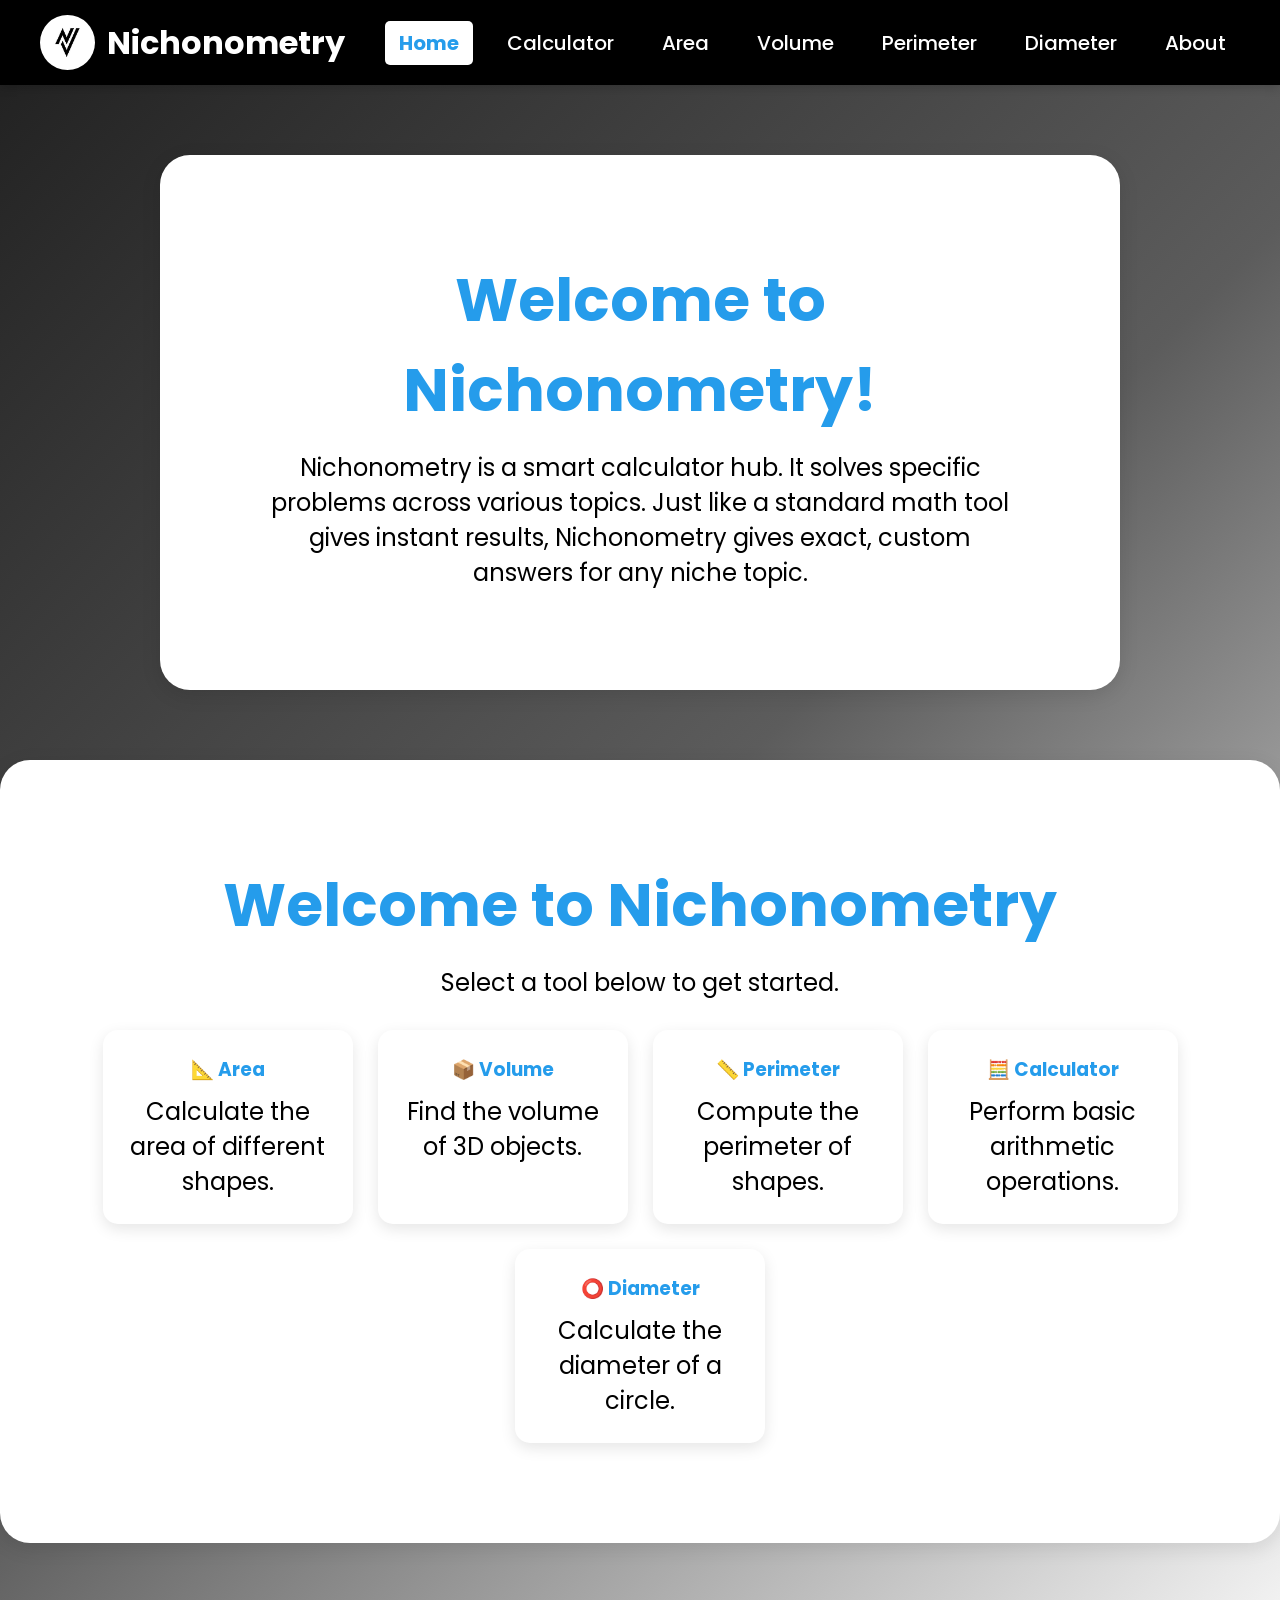
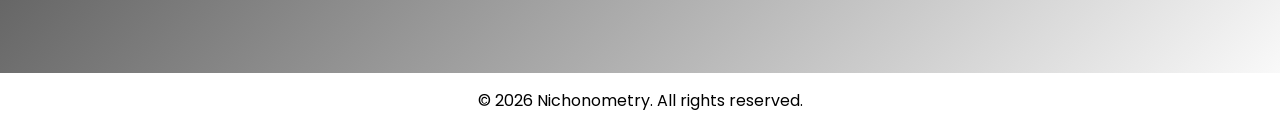
==== index.html @ a343f71f "Add files via upload" ====
<!DOCTYPE html>
<html lang="en">
<head>
    <meta charset="UTF-8">
    <meta name="viewport" content="width=device-width, initial-scale=1.0">
    <title>Nichonometry</title>

    <link rel="icon" type="image/png" href="img/NJ.jpg">

    <!-- CSS -->
    <link rel="stylesheet" href="style.css">
</head>
<body>

    <!-- Header -->
    <header>
       <div class="logo">
              <img src="img/NJ.jpg" alt="Nichonometry Logo">
              <a href="index.html">Nichonometry</a>
        </div>


        <!-- Navigation -->
        <nav>
            <ul>
                <li><a href="index.html" class="active">Home</a></li>
                <li><a href="calculator.html">Calculator</a></li>
                <li><a href="area.html">Area</a></li>
                <li><a href="volume.html">Volume</a></li>
                <li><a href="perimeter.html">Perimeter</a></li>
                <li><a href="diameter.html">Diameter</a></li>
                <li><a href="about.html">About</a></li>
            </ul>
        </nav>
    </header>

    <!-- Main Content -->
    <main>
        <section>
            <h2>Welcome to Nichonometry!</h2>
            <p>
                Nichonometry is a smart calculator hub. 
                It solves specific problems across various topics. 
                Just like a standard math tool gives instant results, 
                Nichonometry gives exact, custom answers for any niche topic.
            </p>
        </section>
    </main>

    


    <section>
    <h2>Welcome to Nichonometry</h2>
    <p>Select a tool below to get started.</p>

    <div class="card-container">

        <a href="area.html" class="card">
            <h3>📐 Area</h3>
            <p>Calculate the area of different shapes.</p>
        </a>

        <a href="volume.html" class="card">
            <h3>📦 Volume</h3>
            <p>Find the volume of 3D objects.</p>
        </a>

        <a href="perimeter.html" class="card">
            <h3>📏 Perimeter</h3>
            <p>Compute the perimeter of shapes.</p>
        </a>

        <a href="calculator.html" class="card">
            <h3>🧮 Calculator</h3>
            <p>Perform basic arithmetic operations.</p>
        </a>

        <a href="diameter.html" class="card">
            <h3>⭕ Diameter</h3>
            <p>Calculate the diameter of a circle.</p>
        </a>

    </div>
</section>

    <!-- Footer -->
    <footer>
        <p>&copy; 2026 Nichonometry. All rights reserved.</p>
    </footer>

    <!-- JavaScript -->
    <script src="script.js"></script>

</body>
</html>
---- style.css ----
/* Google Font */
@import url('https://fonts.googleapis.com/css2?family=Poppins:wght@300;400;500;600;700&display=swap');

*{
    margin: 0;
    padding: 0;
    box-sizing: border-box;
    font-family: "Poppins", sans-serif;
}

body{
    margin: 0;
    font-family: Arial, sans-serif;
    background: linear-gradient(135deg, #1f1f1f, #5c5c5c, #ffffff);
    min-height: 100vh;
}

/* Header */
header{
    background: #000000;
    color: white;
    padding: 15px 40px;
    display: flex;
    justify-content: space-between;
    align-items: center;
    flex-wrap: wrap;
    box-shadow: 0 2px 10px rgba(0,0,0,0.2);
}

header h1{
    font-size: 2rem;
    font-weight: 600;
}

/* Logo */
.logo{
    display: flex;
    align-items: center;
    gap: 12px;
}

.logo img{
    width: 55px;
    height: 55px;
    border-radius: 50%; /* Optional: makes it circular */
    object-fit: cover;
}

.logo h1{
    color: white;
    font-size: 2rem;
}

/* Active navigation link */
nav a.active{
    background: white;
    color: #259ceb;
    font-weight: bold;
}

/* Hover effect */
nav a:hover{
    background: white;
    color: #259ceb;
}

/* Navigation */
nav ul{
    display: flex;
    list-style: none;
    gap: 20px;
}

nav a{
    color: white;
    text-decoration: none;
    font-weight: 500;
    transition: 0.3s;
    padding: 8px 14px;
    border-radius: 5px;
    font-size: 125%;
}

nav a:hover{
    background: rgb(0, 140, 255);
    color: #ffffff;
}

/* Main Content */
main{
    max-width: 1000px;
    margin: 50px auto;
    padding: 20px;
}

section{
    background: rgb(255, 255, 255);
    padding: 100px;
    border-radius: 30px;
    box-shadow: 0 5px 20px rgba(0,0,0,0.1);
    text-align: center;
}

section h2{
    font-size: 375%;
    color: #259ceb;
    margin-bottom: 15px;
}

section p{
    font-size: 150%;
    color: #000000;
}

/* CARDSSSSSSSSSSSSSSSSSSSSSSSSSSSSSSSSSSSSSSSSSSSSSSSSSS */

/* Card Container */
.card-container{
    display: flex;
    flex-wrap: wrap;
    justify-content: center;
    gap: 25px;
    margin-top: 30px;
}

/* Card */
.card{
    width: 250px;
    background: rgb(255, 255, 255);
    padding: 25px;
    border-radius: 15px;
    text-align: center;
    text-decoration: none;
    color: #333;
    box-shadow: 0 5px 15px rgba(0,0,0,0.1);
    transition: 0.3s;
    
}

.card h3{
    color: #259ceb;
    margin-bottom: 10px;
}

.card:hover{
    transform: translateY(-8px);
    box-shadow: 0 10px 25px rgba(0,0,0,0.2);
}


/* Buttons */
button{
    margin-top: 20px;
    padding: 12px 25px;
    border: none;
    background: #259ceb;
    color: white;
    border-radius: 8px;
    cursor: pointer;
    font-size: 1rem;
    transition: 0.3s;
}

button:hover{
    background: #1d4ed8;
    transform: scale(1.05);
}

/* Footer */
footer{
    margin-top: 130px;
    background: #ffffff;
    color: rgb(0, 0, 0);
    text-align: center;
    padding: 15px;
}

/* Responsive */
@media (max-width: 768px){

    header{
        flex-direction: column;
        text-align: center;
    }

    nav ul{
        flex-direction: column;
        gap: 10px;
        margin-top: 15px;
    }

    section{
        padding: 25px;
    }

    section h2{
        font-size: 1.7rem;
    }
}

/* ABOUT PAGE *//* ABOUT PAGE *//* ABOUT PAGE *//* ABOUT PAGE *//* ABOUT PAGE *//* ABOUT PAGE *//* ABOUT PAGE */

.about{
    max-width: 800px;
    margin: auto;
    text-align: center;
}

.profile{
    width: 120px;
    height: 120px;
    border-radius: 50%;
    object-fit: cover;
    border: 5px solid #259ceb;
    margin: 20px 0;
}

.about h3{
    color: #259ceb;
    margin-top: 25px;
    font-size: 180%;
}

.about ul{
    text-align: left;
    display: inline-block;
    margin-top: 10px;
    font-size: 150%;
}

.about hr{
    margin: 25px 0;
}

/* SA KUAN NI SA KUAN SA AREA CALCU */

.card input{
    width:90%;
    padding:10px;
    border:1px solid #ccc;
    border-radius:8px;
    font-size:16px;
}

.card button{
    width:100%;
}

.card input[readonly]{
    background-color: #f5f5f5;
    font-weight: bold;
    color: #259ceb;
    cursor: default;
    font-size: 100%;
}

/* ===========================
   SCIENTIFIC CALCULATOR
=========================== */

.calculator-section{
    min-height:80vh;
    display:flex;
    justify-content:center;
    align-items:center;
}

.calculator{
    background:#fff;
    padding:20px;
    border-radius:25px;
    box-shadow:0 10px 25px rgba(0,0,0,.15);
    width:340px;
}

#display{
    width:100%;
    height:60px;
    border:none;
    border-radius:18px;
    background:#2F80ED;
    color:white;
    font-size:28px;
    font-weight:bold;
    text-align:right;
    padding:15px;
    margin-bottom:18px;
    outline:none;
}

.calc-buttons{
    display:grid;
    grid-template-columns:repeat(4,70px);
    justify-content:center;
    gap:12px;
}

.calc-buttons button{
    width:60px;
    height:60px;
    border:none;
    border-radius:50%;
    font-size:20px;
    font-weight:bold;
    cursor:pointer;
    transition:.3s;
    background:#ECEFF8;
    color:#4B5B7A;
    box-shadow:0 3px 8px rgba(0,0,0,.12);
}

.calc-buttons button:hover{
    transform:scale(1.08);
}

/* Colored buttons */

.operator-red{
    background:#FF4D67 !important;
    color:white !important;
}

.operator-blue{
    background:#2F80ED !important;
    color:white !important;
}

.operator-yellow{
    background:#FFC107 !important;
    color:white !important;
}

.operator-green{
    background:#57D65B !important;
    color:white !important;
}

.equals{
    background:#57D65B !important;
    color:white !important;
}

.logo a{
    text-decoration: none;
    color: white;
    font-size: 2rem;
    font-weight: bold;
    transition: 0.3s;
}

.logo a:hover{
    color: #dbeafe; /* Light blue when hovered */
}
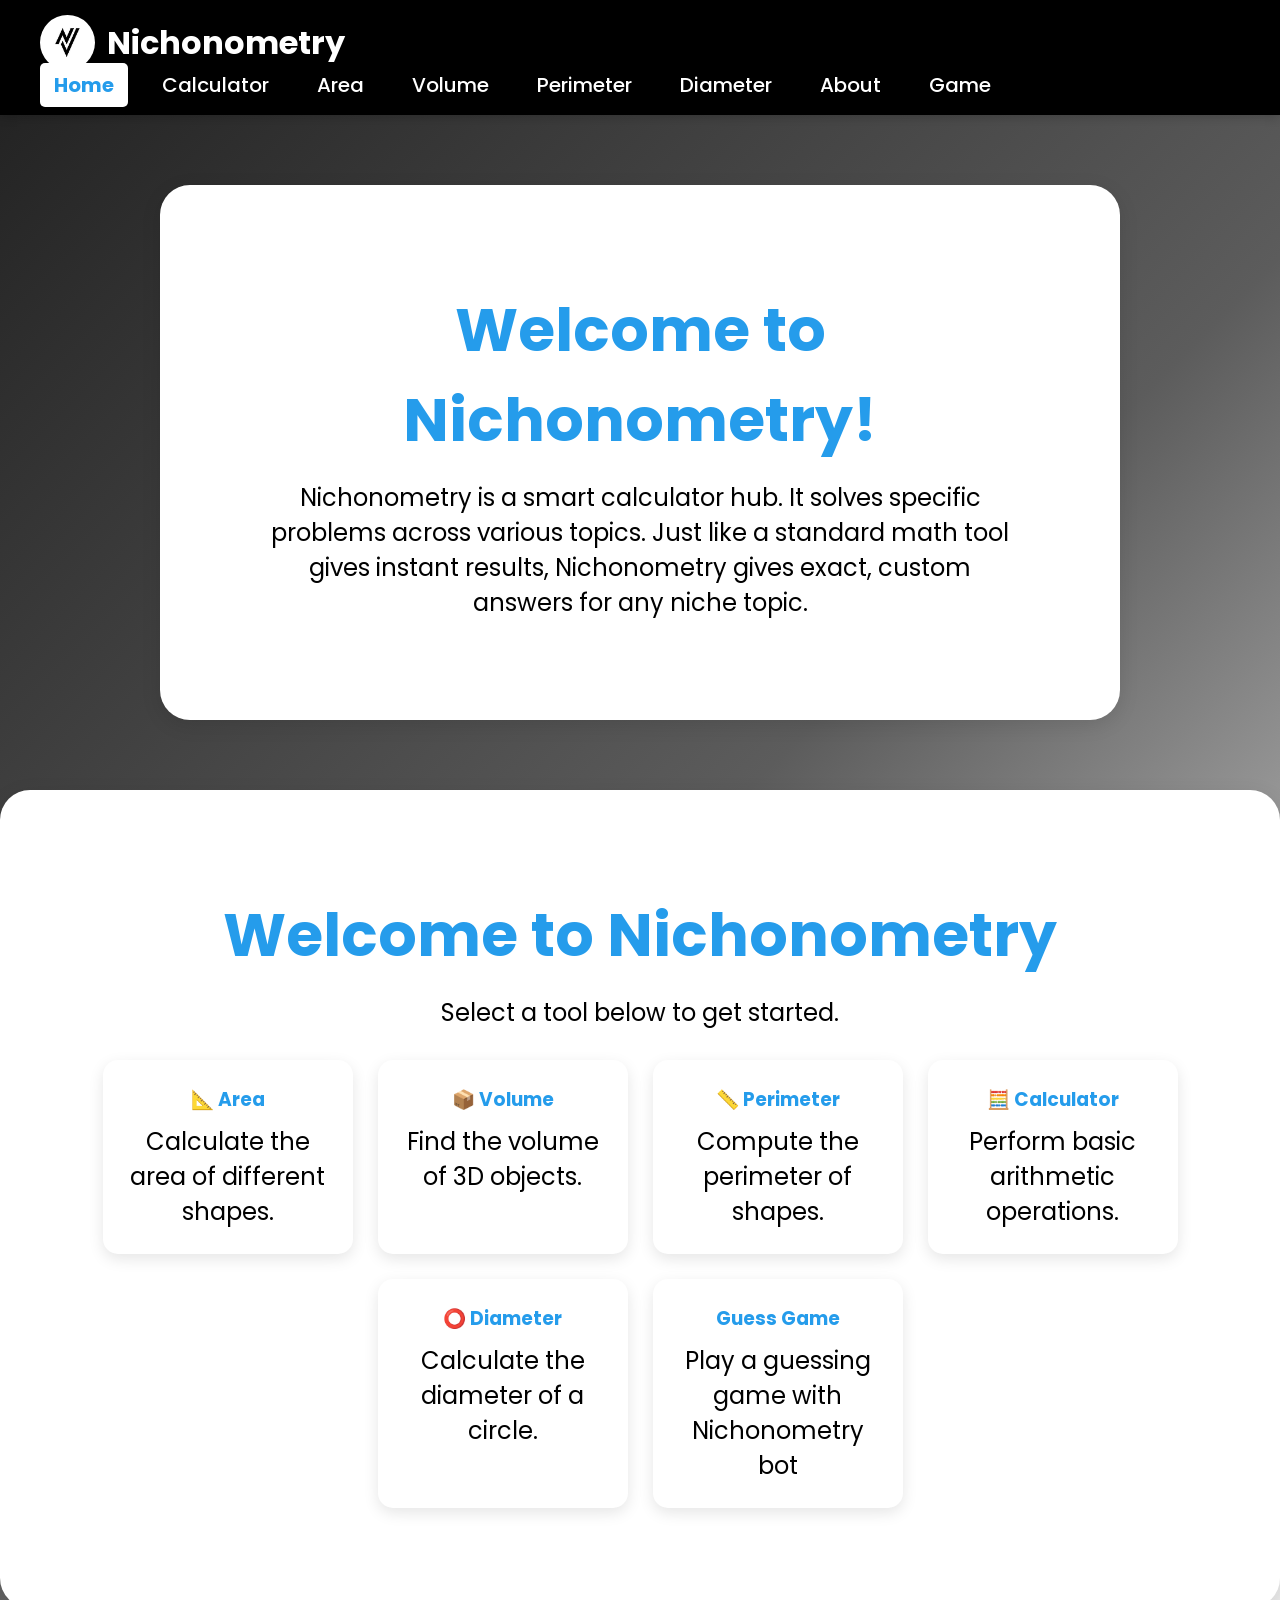
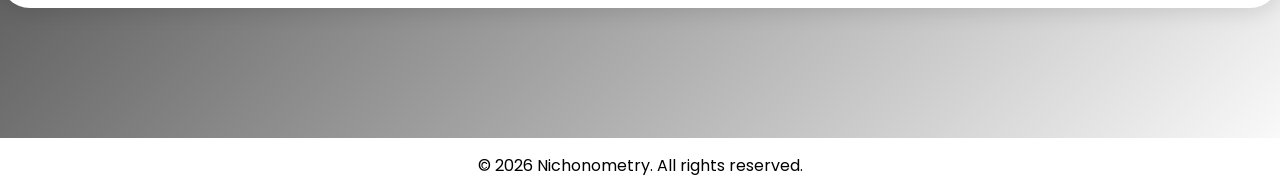
==== commit 9363af33: "Add Guess Game link to index.html Added a new 'Guess Game' link to the navigation and card section." ====
--- a/index.html
+++ b/index.html
@@ -30,6 +30,7 @@
                 <li><a href="perimeter.html">Perimeter</a></li>
                 <li><a href="diameter.html">Diameter</a></li>
                 <li><a href="about.html">About</a></li>
+                <li><a href="guess.html">Game</a></li>
             </ul>
         </nav>
     </header>
@@ -81,6 +82,11 @@
             <p>Calculate the diameter of a circle.</p>
         </a>
 
+        <a href="guess.html" class="card">
+            <h3>Guess Game</h3>
+            <p>Play a guessing game with Nichonometry bot</p>
+        </a>
+
     </div>
 </section>
 
@@ -93,4 +99,4 @@
     <script src="script.js"></script>
 
 </body>
-</html>+</html>
--- a/style.css
+++ b/style.css
@@ -263,6 +263,7 @@
     display:flex;
     justify-content:center;
     align-items:center;
+    padding:20px;
 }
 
 .calculator{
@@ -270,75 +271,71 @@
     padding:20px;
     border-radius:25px;
     box-shadow:0 10px 25px rgba(0,0,0,.15);
-    width:340px;
+    width:100%;
+    max-width:360px;
 }
 
 #display{
     width:100%;
-    height:60px;
+    height:65px;
     border:none;
     border-radius:18px;
     background:#2F80ED;
     color:white;
     font-size:28px;
-    font-weight:bold;
     text-align:right;
     padding:15px;
-    margin-bottom:18px;
+    margin-bottom:20px;
     outline:none;
 }
 
 .calc-buttons{
     display:grid;
-    grid-template-columns:repeat(4,70px);
-    justify-content:center;
-    gap:12px;
+    grid-template-columns:repeat(4,1fr);
+    gap:10px;
 }
 
 .calc-buttons button{
-    width:60px;
-    height:60px;
+    aspect-ratio:1/1;
     border:none;
     border-radius:50%;
     font-size:20px;
     font-weight:bold;
     cursor:pointer;
-    transition:.3s;
     background:#ECEFF8;
     color:#4B5B7A;
-    box-shadow:0 3px 8px rgba(0,0,0,.12);
+    transition:.3s;
 }
 
 .calc-buttons button:hover{
-    transform:scale(1.08);
-}
-
-/* Colored buttons */
+    transform:scale(1.05);
+}
 
 .operator-red{
-    background:#FF4D67 !important;
-    color:white !important;
+    background:#FF4D67;
+    color:white;
 }
 
 .operator-blue{
-    background:#2F80ED !important;
-    color:white !important;
+    background:#2F80ED;
+    color:white;
 }
 
 .operator-yellow{
-    background:#FFC107 !important;
-    color:white !important;
+    background:#FFC107;
+    color:white;
 }
 
 .operator-green{
-    background:#57D65B !important;
-    color:white !important;
+    background:#57D65B;
+    color:white;
 }
 
 .equals{
-    background:#57D65B !important;
-    color:white !important;
-}
+    background:#57D65B;
+    color:white;
+}
+
 
 .logo a{
     text-decoration: none;
@@ -350,4 +347,93 @@
 
 .logo a:hover{
     color: #dbeafe; /* Light blue when hovered */
-}+}
+
+/* ===========================
+   MOBILE
+=========================== */
+
+@media (max-width:480px){
+
+    .calculator{
+        max-width:100%;
+        padding:15px;
+    }
+
+    #display{
+        font-size:22px;
+        height:55px;
+    }
+
+    .calc-buttons{
+        gap:8px;
+    }
+
+    .calc-buttons button{
+        font-size:18px;
+    }
+
+}
+
+/* SA GUESS GAME */
+.guess-container{
+
+    display:flex;
+    justify-content:center;
+    align-items:flex-start;
+    gap:30px;
+    flex-wrap:wrap;
+
+}
+
+.guess-game{
+
+    width:450px;
+
+}
+
+.history{
+
+    width:300px;
+    min-height:350px;
+
+}
+
+.history ul{
+
+    list-style:none;
+    padding:0;
+    margin-top:15px;
+
+}
+
+.history li{
+
+    background:#f5f5f5;
+    margin-bottom:10px;
+    padding:10px;
+    border-radius:8px;
+    font-weight:bold;
+
+}
+
+/* Mobile */
+
+@media(max-width:768px){
+
+    .guess-container{
+
+        flex-direction:column;
+        align-items:center;
+
+    }
+
+    .history{
+
+        width:450px;
+        max-width:100%;
+
+    }
+
+}
+
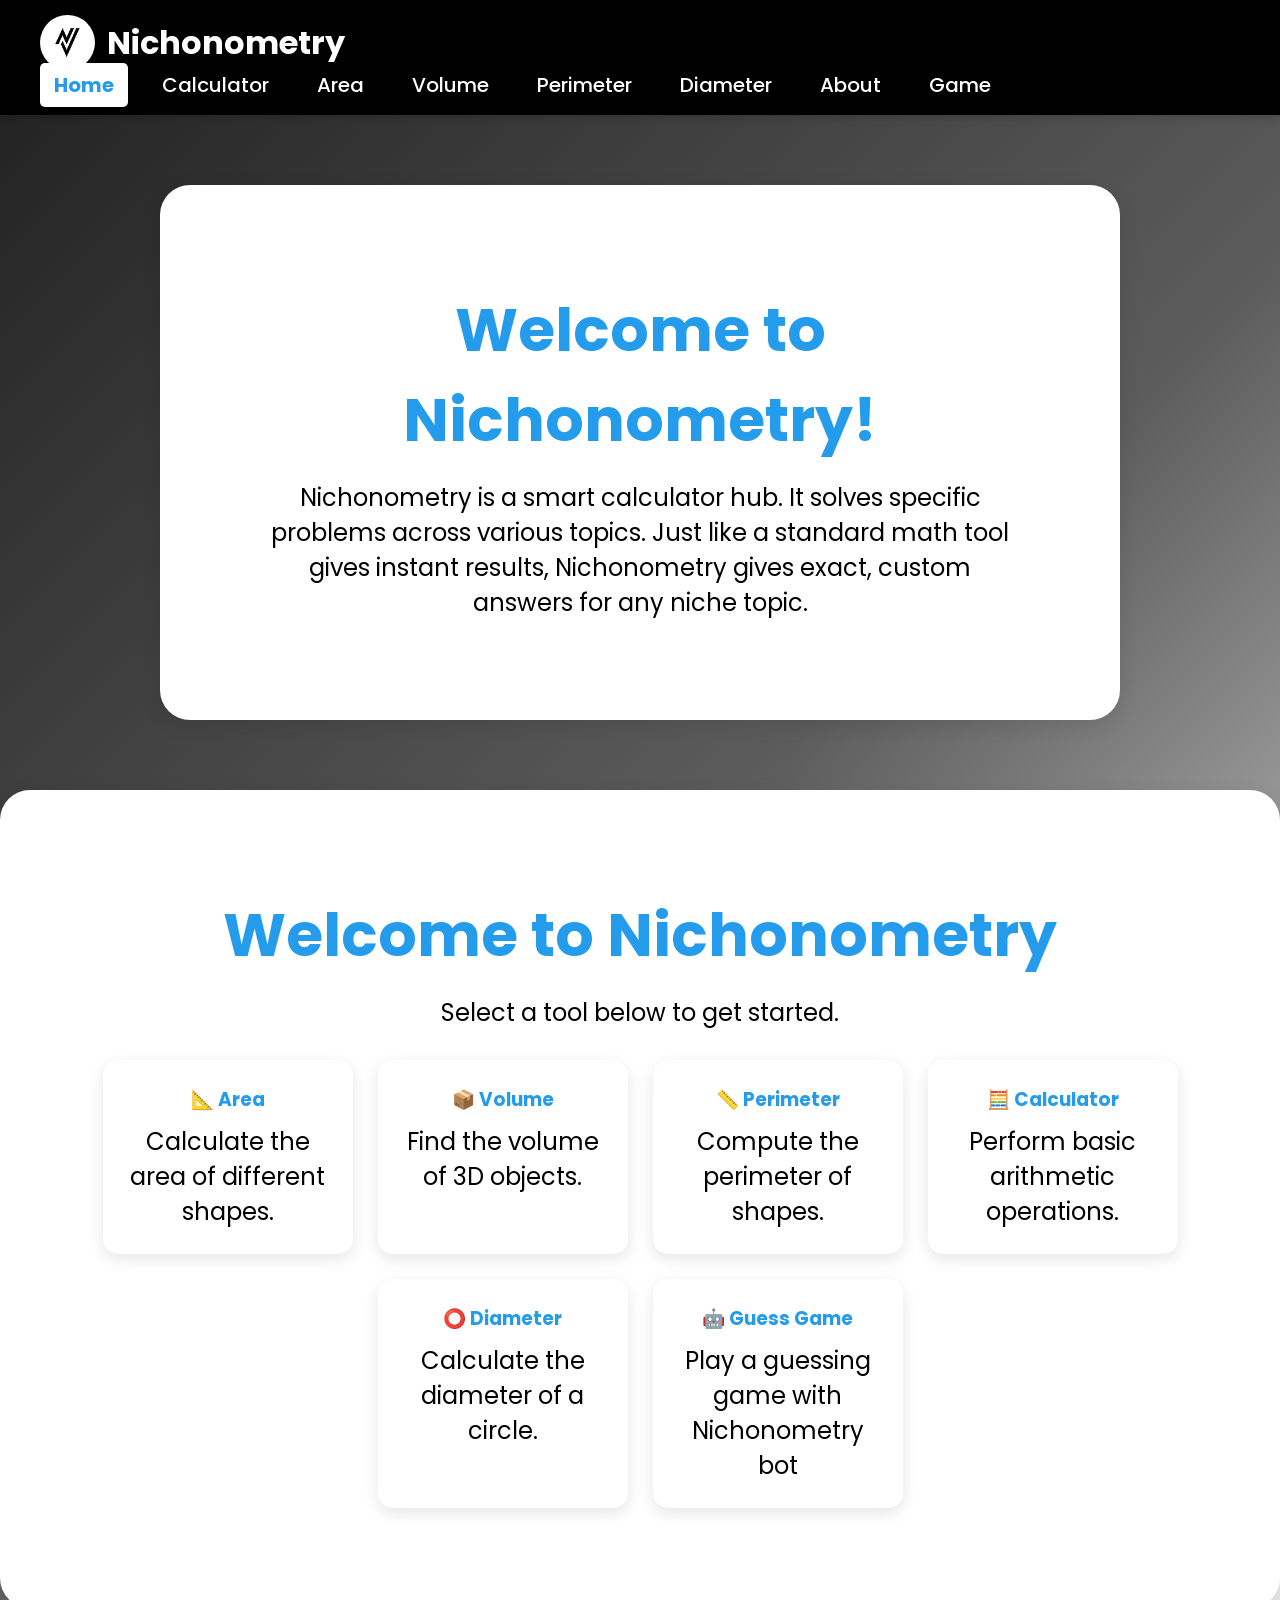
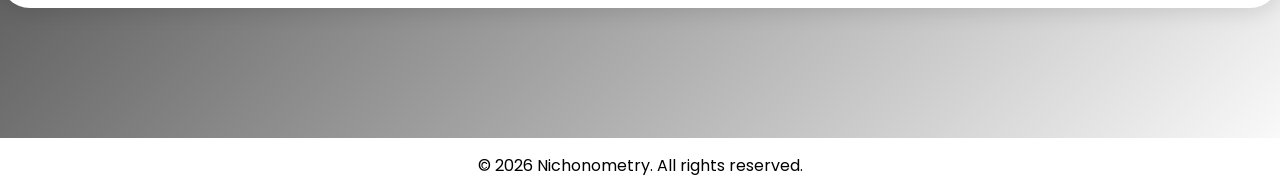
==== commit aaf2da28: "Update index.html" ====
--- a/index.html
+++ b/index.html
@@ -83,7 +83,7 @@
         </a>
 
         <a href="guess.html" class="card">
-            <h3>Guess Game</h3>
+            <h3>🤖 Guess Game</h3>
             <p>Play a guessing game with Nichonometry bot</p>
         </a>
 
--- a/style.css
+++ b/style.css
@@ -94,7 +94,7 @@
 }
 
 section{
-    background: rgb(255, 255, 255);
+   background: rgb(255, 255, 255);
     padding: 100px;
     border-radius: 30px;
     box-shadow: 0 5px 20px rgba(0,0,0,0.1);
@@ -110,6 +110,10 @@
 section p{
     font-size: 150%;
     color: #000000;
+}
+
+h2{
+    color: #259ceb;
 }
 
 /* CARDSSSSSSSSSSSSSSSSSSSSSSSSSSSSSSSSSSSSSSSSSSSSSSSSSS */
@@ -336,7 +340,7 @@
     color:white;
 }
 
-
+/* LOGO CLICK */
 .logo a{
     text-decoration: none;
     color: white;
@@ -356,7 +360,7 @@
 @media (max-width:480px){
 
     .calculator{
-        max-width:100%;
+        max-width:300px;
         padding:15px;
     }
 
@@ -371,69 +375,78 @@
 
     .calc-buttons button{
         font-size:18px;
-    }
-
-}
-
-/* SA GUESS GAME */
+        height:50px;
+    }
+
+
+
+}
+
+/* Guess Game */
+
 .guess-container{
-
-    display:flex;
-    justify-content:center;
-    align-items:flex-start;
-    gap:30px;
-    flex-wrap:wrap;
-
-}
-
-.guess-game{
-
-    width:450px;
-
-}
-
+    display: flex;
+    gap: 20px;
+    justify-content: center;
+    align-items: flex-start;
+    flex-wrap: wrap;
+    width: 100%;
+    max-width: 1200px;
+    margin: auto;
+    padding: 20px;
+    box-sizing: border-box;
+}
+
+.guess-game,
 .history{
-
-    width:300px;
-    min-height:350px;
-
+    flex: 1 1 350px;
+    max-width: 500px;
+    width: 100%;
+    box-sizing: border-box;
+}
+
+.guess-game input{
+    width: 100%;
+    padding: 12px;
+    font-size: 18px;
+    box-sizing: border-box;
+}
+
+.guess-game button{
+    width: 100%;
+    margin-top: 10px;
 }
 
 .history ul{
-
-    list-style:none;
-    padding:0;
-    margin-top:15px;
-
+    list-style: none;
+    padding: 0;
+    margin: 0;
+    max-height: 300px;
+    overflow-y: auto;
 }
 
 .history li{
-
-    background:#f5f5f5;
-    margin-bottom:10px;
-    padding:10px;
-    border-radius:8px;
-    font-weight:bold;
-
+    padding: 10px;
+    margin-bottom: 8px;
+    background: #f3f3f3;
+    border-radius: 8px;
+    word-break: break-word;
 }
 
 /* Mobile */
 
-@media(max-width:768px){
+@media (max-width:768px){
 
     .guess-container{
-
-        flex-direction:column;
-        align-items:center;
-
-    }
-
+        flex-direction: column;
+        padding: 10px;
+    }
+
+    .guess-game,
     .history{
-
-        width:450px;
-        max-width:100%;
-
-    }
-
-}
-
+        max-width: 100%;
+        width: 100%;
+    }
+
+}
+
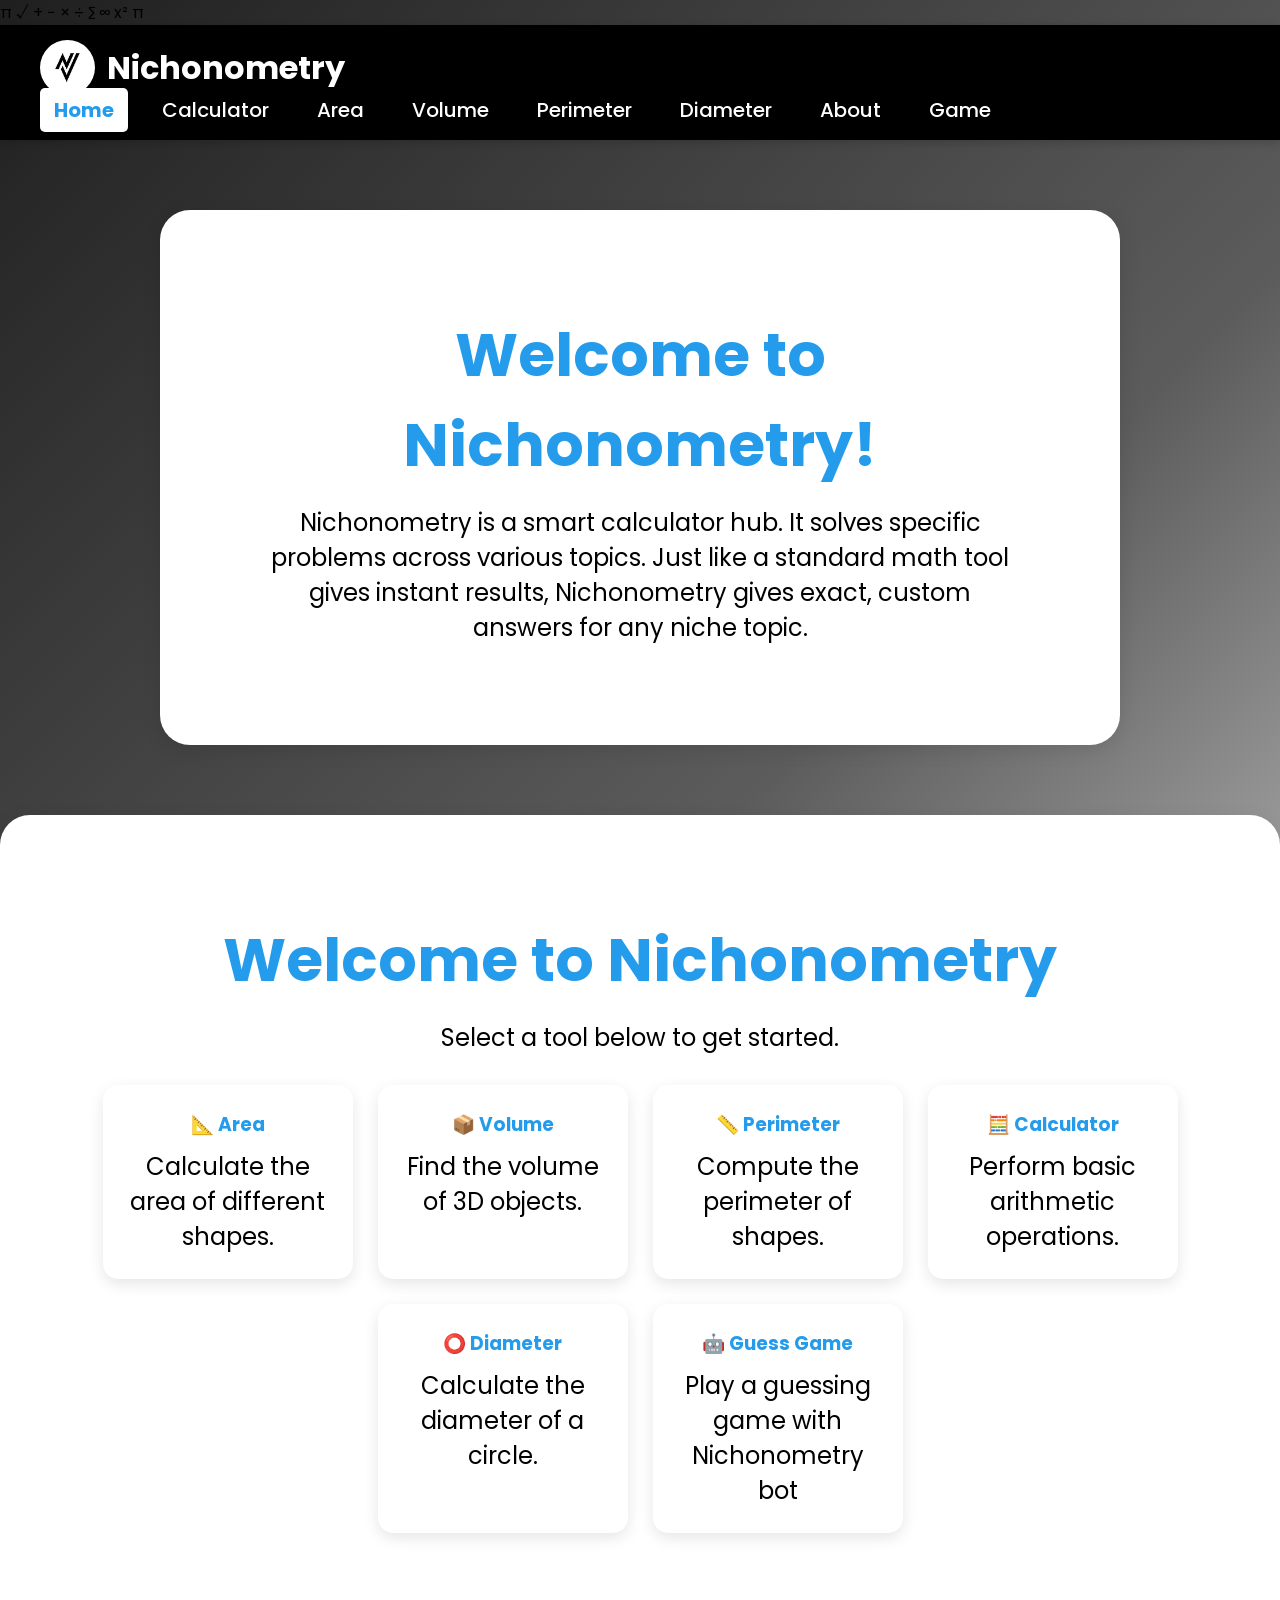
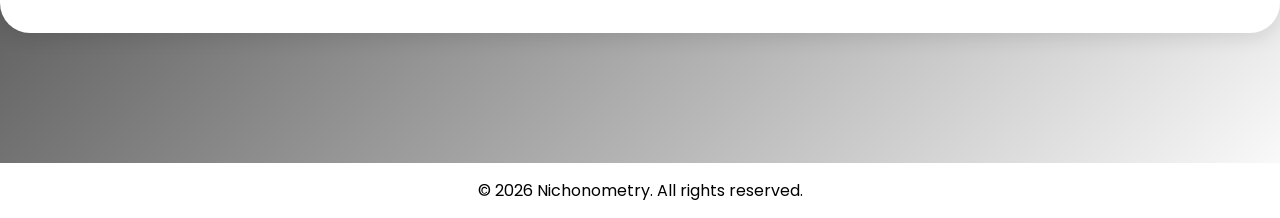
==== commit 86d85975: "Add background animation to index.html" ====
--- a/index.html
+++ b/index.html
@@ -11,6 +11,19 @@
     <link rel="stylesheet" href="style.css">
 </head>
 <body>
+
+       <div class="background-animation">
+                <span>π</span>
+                <span>√</span>
+                <span>+</span>
+                <span>−</span>
+                <span>×</span>
+                <span>÷</span>
+                <span>∑</span>
+                <span>∞</span>
+                <span>x²</span>
+                <span>π</span>
+      </div>
 
     <!-- Header -->
     <header>
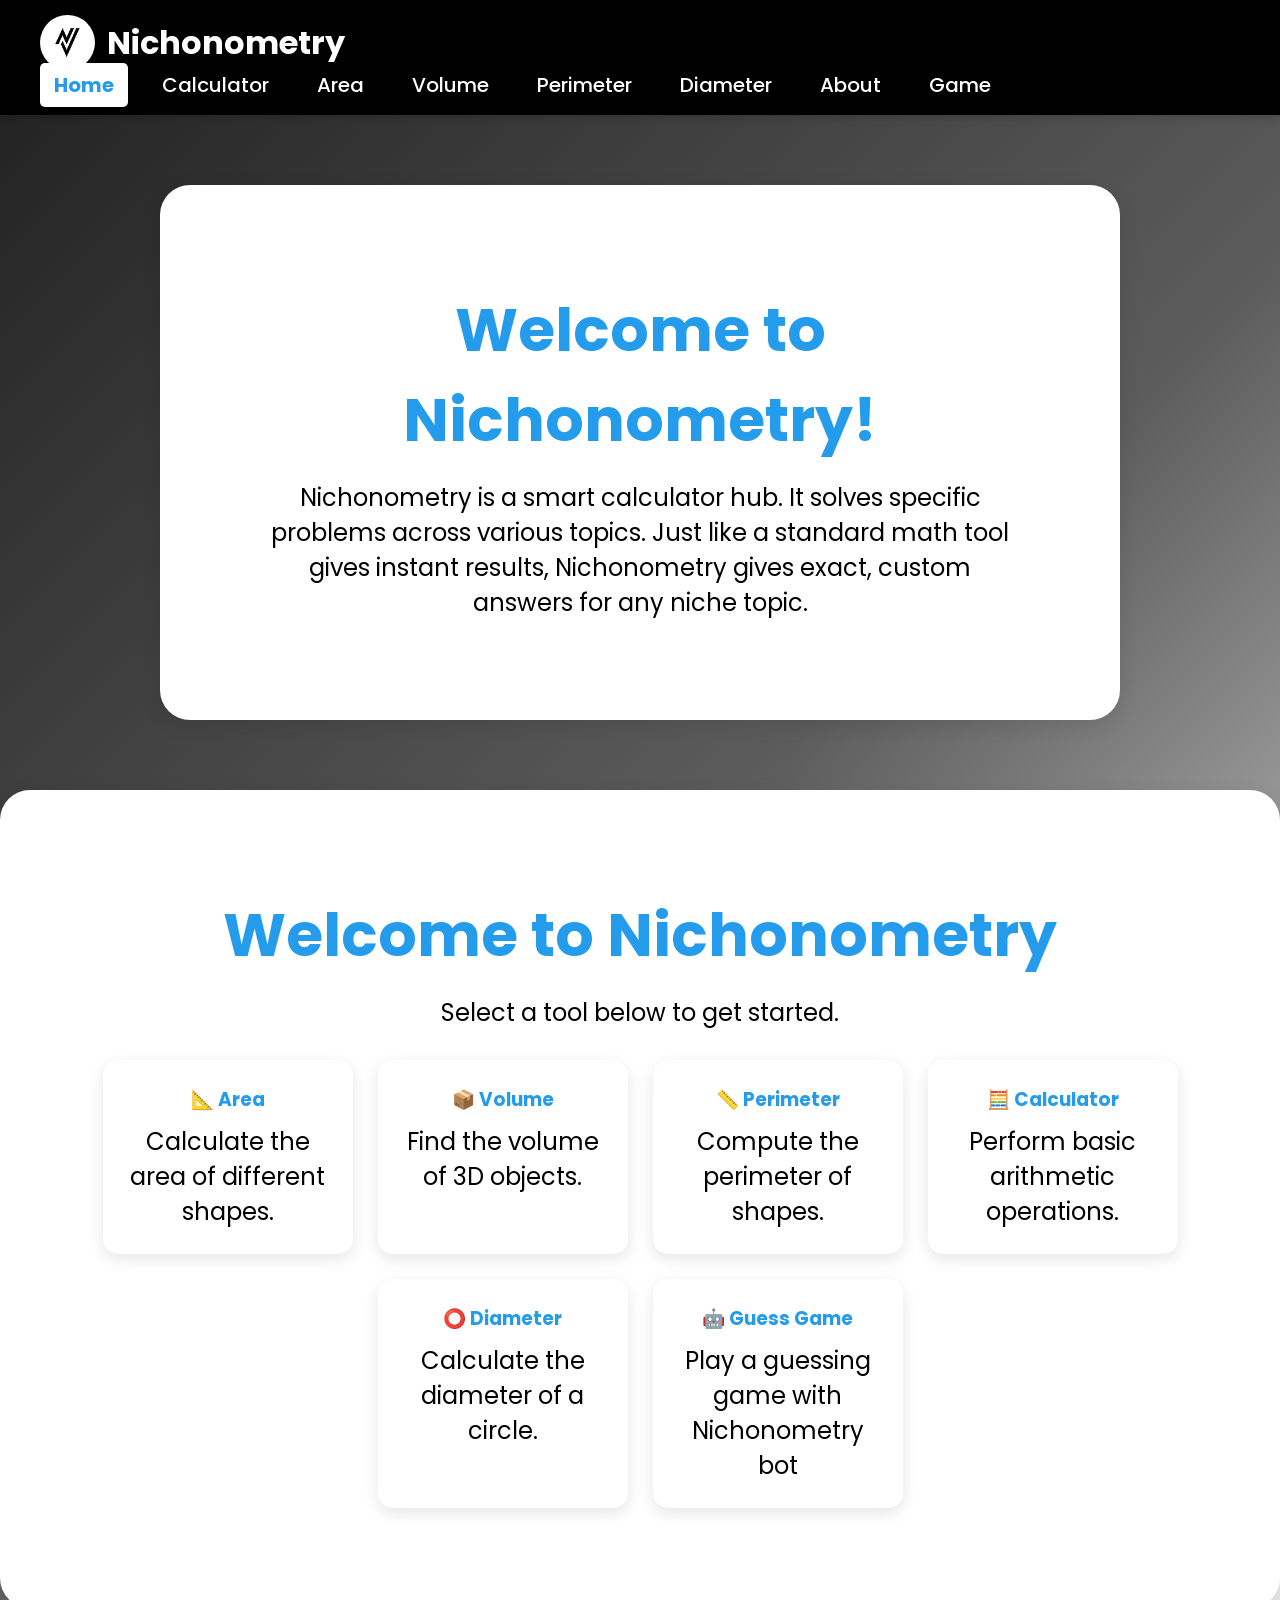
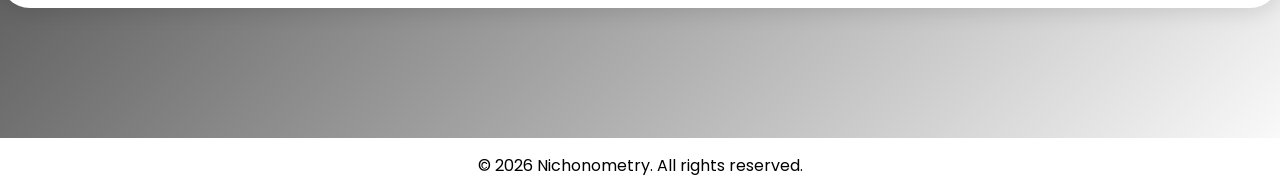
==== commit 0250ae4c: "Fix HTML formatting and structure" ====
--- a/index.html
+++ b/index.html
@@ -12,18 +12,6 @@
 </head>
 <body>
 
-       <div class="background-animation">
-                <span>π</span>
-                <span>√</span>
-                <span>+</span>
-                <span>−</span>
-                <span>×</span>
-                <span>÷</span>
-                <span>∑</span>
-                <span>∞</span>
-                <span>x²</span>
-                <span>π</span>
-      </div>
 
     <!-- Header -->
     <header>
--- a/style.css
+++ b/style.css
@@ -450,3 +450,53 @@
 
 }
 
+
+/* Floating Math Background */
+
+.background-animation{
+    position:fixed;
+    top:0;
+    left:0;
+    width:100%;
+    height:100%;
+    overflow:hidden;
+    z-index:-1;
+}
+
+.background-animation span{
+    position:absolute;
+    display:block;
+    color:rgba(255,255,255,0.15);
+    font-size:40px;
+    animation:float 15s linear infinite;
+}
+
+.background-animation span:nth-child(1){left:10%;animation-delay:0s;}
+.background-animation span:nth-child(2){left:20%;animation-delay:2s;}
+.background-animation span:nth-child(3){left:35%;animation-delay:4s;}
+.background-animation span:nth-child(4){left:50%;animation-delay:6s;}
+.background-animation span:nth-child(5){left:65%;animation-delay:8s;}
+.background-animation span:nth-child(6){left:75%;animation-delay:10s;}
+.background-animation span:nth-child(7){left:85%;animation-delay:12s;}
+.background-animation span:nth-child(8){left:95%;animation-delay:14s;}
+.background-animation span:nth-child(9){left:40%;animation-delay:5s;}
+.background-animation span:nth-child(10){left:60%;animation-delay:9s;}
+
+@keyframes float{
+
+    0%{
+        transform:translateY(110vh) rotate(0deg);
+        opacity:0;
+    }
+
+    20%{
+        opacity:1;
+    }
+
+    100%{
+        transform:translateY(-20vh) rotate(360deg);
+        opacity:0;
+    }
+
+}
+
